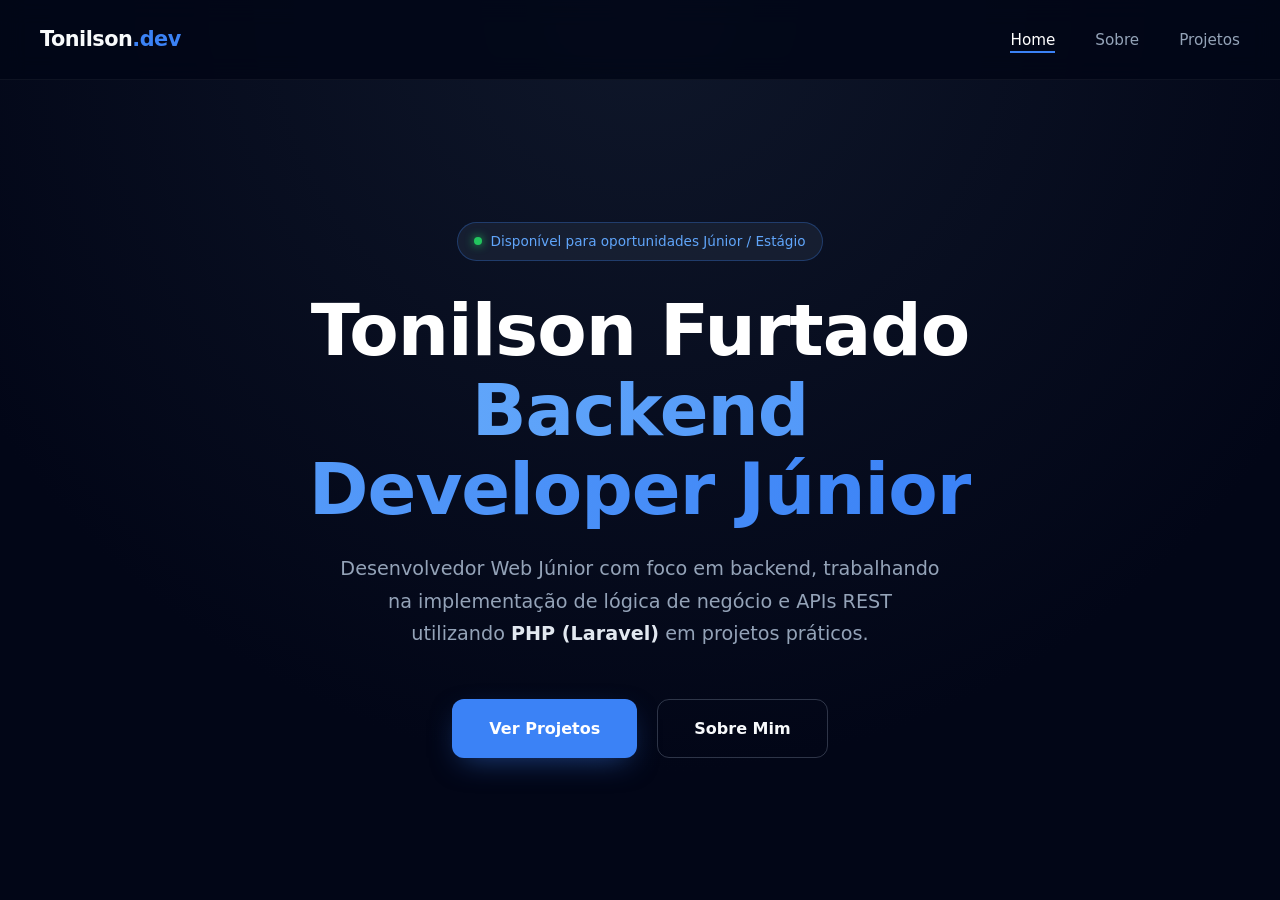
==== index.html @ 2f73ee65 "feat: primeiro commit - portfolio pessoal" ====
<!DOCTYPE html>
<html lang="pt-PT">
<head>
    <meta charset="UTF-8">
    <meta name="viewport" content="width=device-width, initial-scale=1.0">
    <title>Tonilson Furtado | Backend Developer Júnior</title>
    <meta name="description" content="Portfólio de Tonilson Furtado, Backend Developer Júnior com foco em PHP e Laravel.">
    <link rel="stylesheet" href="assets/css/style.css">
</head>
<body>

    <nav class="navbar">
        <div class="nav-logo">Tonilson<span>.dev</span></div>
        <ul class="nav-links">
            <li><a href="index.html" class="nav-link active">Home</a></li>
            <li><a href="sobre.html" class="nav-link">Sobre</a></li>
            <li><a href="projetos.html" class="nav-link">Projetos</a></li>
        </ul>
    </nav>

    <main class="home-wrapper">
        <section class="hero-container">
            
            <div class="hero-text">
                
                <div class="animate-up" style="transition-delay: 100ms;">
                    <div class="status-badge">
                        <span class="status-dot"></span>
                        Disponível para oportunidades Júnior / Estágio
                    </div>
                </div>

                <h1 class="hero-title animate-up" style="transition-delay: 200ms;">
                    Tonilson Furtado<br>
                    <span>Backend Developer Júnior</span>
                </h1>

                <p class="hero-subtitle animate-up" style="transition-delay: 300ms;">
                    Desenvolvedor Web Júnior com foco em backend,
                    trabalhando na implementação de lógica de negócio
                    e APIs REST utilizando <strong>PHP (Laravel)</strong>
                    em projetos práticos.
                </p>

                <div class="cta-group animate-up" style="transition-delay: 400ms;">
                    <a href="projetos.html" class="btn btn-primary">Ver Projetos</a>
                    <a href="sobre.html" class="btn btn-secondary">Sobre Mim</a>
                </div>

            </div>

        </section>
    </main>

    <script src="assets/js/main.js"></script>
</body>
</html>
---- assets/css/style.css ----
:root {
    --bg-solid: #020617;
    --primary: #3b82f6;
    --primary-glow: rgba(59, 130, 246, 0.5);
    --text-main: #f8fafc;
    --text-muted: #94a3b8;
    --font-main: 'Inter', system-ui, -apple-system, sans-serif;
    --nav-height: 80px;
}

* {
    margin: 0;
    padding: 0;
    box-sizing: border-box;
}

body {
    background-color: var(--bg-solid);
    color: var(--text-main);
    font-family: var(--font-main);
    line-height: 1.6;
    overflow-x: hidden;
}

a { text-decoration: none; color: inherit; }
ul { list-style: none; }


.navbar {
    position: fixed; 
    top: 0;
    left: 0;
    width: 100%;
    height: var(--nav-height);
    display: flex;
    justify-content: space-between;
    align-items: center;
    padding: 0 40px;
    z-index: 1000;
    
 
    background: rgba(2, 6, 23, 0.85); 
    backdrop-filter: blur(12px);      
    -webkit-backdrop-filter: blur(12px);
    border-bottom: 1px solid rgba(255, 255, 255, 0.05); 
}

.nav-logo {
    font-size: 1.3rem;
    font-weight: 800;
    color: var(--text-main);
    letter-spacing: -0.5px;
}

.nav-logo span { color: var(--primary); }

.nav-links {
    display: flex;
    gap: 40px;
}

.nav-link {
    color: var(--text-muted);
    font-weight: 500;
    font-size: 0.95rem;
    position: relative;
    transition: color 0.3s ease;
}


.nav-link::after {
    content: '';
    position: absolute;
    width: 0;
    height: 2px;
    bottom: -4px;
    left: 0;
    background-color: var(--primary);
    transition: width 0.3s ease;
}

.nav-link:hover {
    color: #fff;
}

.nav-link:hover::after,
.nav-link.active::after {
    width: 100%; 
}

.nav-link.active {
    color: #fff;
}


.home-wrapper {
    min-height: 100vh;
    display: flex;
    align-items: center;     
    justify-content: center; 
    padding-top: var(--nav-height); 
    background: radial-gradient(circle at top, #0f172a 0%, var(--bg-solid) 70%);
}

.hero-container {
    max-width: 800px; 
    width: 100%;
    padding: 0 20px;
    text-align: center;
}

.hero-text {
    display: flex;
    flex-direction: column;
    align-items: center;
}


.status-badge {
    display: inline-flex;
    align-items: center;
    gap: 8px;
    background: rgba(30, 41, 59, 0.6);
    border: 1px solid rgba(59, 130, 246, 0.3);
    color: #60a5fa;
    padding: 8px 16px;
    border-radius: 50px;
    font-size: 0.85rem;
    font-weight: 500;
    margin-bottom: 30px;
}

.status-dot {
    width: 8px;
    height: 8px;
    background-color: #22c55e;
    border-radius: 50%;
    box-shadow: 0 0 10px #22c55e;
    animation: pulse 2s infinite;
}


.hero-title {
    font-size: clamp(2.5rem, 6vw, 4.5rem); 
    line-height: 1.1;
    font-weight: 800;
    margin-bottom: 24px;
    color: #fff;
    letter-spacing: -1px;
}

.hero-title span {
    background: linear-gradient(to right, #60a5fa, #3b82f6, #60a5fa);
    background-size: 200% auto;
    -webkit-background-clip: text;
    -webkit-text-fill-color: transparent;
    animation: shine 5s linear infinite;
}

.hero-subtitle {
    font-size: 1.2rem;
    color: var(--text-muted);
    line-height: 1.7;
    margin-bottom: 48px;
    max-width: 600px; 
    margin-left: auto;
    margin-right: auto;
}

.hero-subtitle strong {
    color: #e2e8f0;
    font-weight: 600;
}


.cta-group {
    display: flex;
    gap: 20px;
    justify-content: center;
    flex-wrap: wrap;
}

.btn {
    display: inline-flex;
    align-items: center;
    justify-content: center;
    padding: 16px 36px;
    border-radius: 12px;
    font-weight: 600;
    text-decoration: none;
    transition: all 0.3s ease;
}

.btn-primary {
    background: var(--primary);
    color: white;
    box-shadow: 0 10px 30px -10px var(--primary-glow);
    border: 1px solid transparent;
}

.btn-primary:hover {
    transform: translateY(-3px);
    background: #2563eb;
    box-shadow: 0 20px 40px -10px var(--primary-glow);
}

.btn-secondary {
    background: transparent;
    border: 1px solid rgba(148, 163, 184, 0.3);
    color: var(--text-main);
}

.btn-secondary:hover {
    border-color: #fff;
    background: rgba(255, 255, 255, 0.05);
}


.animate-up {
    opacity: 0;
    transform: translateY(30px);
    transition: opacity 0.8s ease-out, transform 0.8s ease-out;
}

.animate-up.visible {
    opacity: 1;
    transform: translateY(0);
}


.about-wrapper {
    padding: 120px 20px 60px 20px;
    min-height: 100vh;
    background: var(--bg-solid);
}

.about-container {
    max-width: 1000px; 
    margin: 0 auto;
}


.about-intro {
    display: grid;
    grid-template-columns: 1.5fr 1fr; 
    gap: 60px;
    align-items: center;
    margin-bottom: 80px;
}

.text-content p {
    margin-bottom: 20px;
    color: var(--text-muted);
    font-size: 1.05rem;
    line-height: 1.8;
}

.text-content strong {
    color: #e2e8f0;
    font-weight: 600;
}


.about-image-wrapper {
    position: relative;
    display: flex;
    justify-content: center;
}

.about-img {
    width: 100%;
    max-width: 350px;
    height: 380px;
    object-fit: cover;
    object-position: top; 
    border-radius: 24px;
    border: 1px solid var(--border-subtle);
    box-shadow: 0 20px 40px -10px rgba(0,0,0,0.6);
    filter: grayscale(10%);
    transition: filter 0.3s, transform 0.3s;
}

.about-img:hover {
    filter: grayscale(0%);
    transform: translateY(-5px);
}


.skills-grid {
    display: grid;
    grid-template-columns: 1fr 1fr;
    gap: 30px;
    margin-bottom: 80px;
}

.skill-card {
    background: rgba(15, 23, 42, 0.6);
    border: 1px solid var(--border-subtle);
    padding: 30px;
    border-radius: 16px;
    transition: transform 0.3s ease;
}

.skill-card:hover {
    transform: translateY(-5px);
    border-color: rgba(59, 130, 246, 0.3);
}

.skill-card.main {
    background: linear-gradient(to bottom right, rgba(15, 23, 42, 0.8), rgba(59, 130, 246, 0.05));
    border-color: rgba(59, 130, 246, 0.2);
}

.skill-header {
    font-size: 1.2rem;
    font-weight: 700;
    color: #fff;
    margin-bottom: 15px;
    display: flex;
    align-items: center;
    gap: 10px;
}

.skill-desc {
    font-size: 0.9rem;
    color: var(--text-muted);
    margin-bottom: 20px;
    border-bottom: 1px solid rgba(255,255,255,0.05);
    padding-bottom: 15px;
}

.skill-tags {
    display: flex;
    flex-wrap: wrap;
    gap: 10px;
}

.tag {
    font-size: 0.85rem;
    padding: 6px 12px;
    border-radius: 6px;
    font-weight: 500;
}

.tag.primary {
    background: rgba(59, 130, 246, 0.15);
    color: #60a5fa;
    border: 1px solid rgba(59, 130, 246, 0.2);
}

.tag.secondary {
    background: rgba(148, 163, 184, 0.1);
    color: #cbd5e1;
    border: 1px solid rgba(148, 163, 184, 0.15);
}


.timeline-section {
    display: grid;
    grid-template-columns: 1fr 1fr;
    gap: 60px;
}

.section-subtitle {
    font-size: 1.5rem;
    color: #fff;
    margin-bottom: 30px;
    border-bottom: 2px solid var(--border-subtle);
    padding-bottom: 10px;
    display: inline-block;
}

.timeline-item {
    position: relative;
    padding-left: 20px;
    border-left: 2px solid var(--border-subtle);
    margin-bottom: 40px;
}

.timeline-item::before {
    content: '';
    position: absolute;
    left: -6px;
    top: 0;
    width: 10px;
    height: 10px;
    border-radius: 50%;
    background: var(--bg-solid);
    border: 2px solid var(--primary);
}

.tm-date {
    display: block;
    font-size: 0.85rem;
    color: var(--primary);
    font-weight: 600;
    margin-bottom: 5px;
    text-transform: uppercase;
    letter-spacing: 0.5px;
}

.tm-role {
    font-size: 1.1rem;
    font-weight: 700;
    color: #fff;
    margin-bottom: 5px;
}

.tm-place {
    font-size: 0.95rem;
    color: #cbd5e1;
    margin-bottom: 15px;
    font-style: italic;
}

.tm-list {
    padding-left: 15px;
}

.tm-list li {
    font-size: 0.95rem;
    color: var(--text-muted);
    margin-bottom: 8px;
    list-style-type: disc;
}


@media (max-width: 900px) {
    .about-intro {
        grid-template-columns: 1fr;
        text-align: center;
    }
    .about-image-wrapper {
        order: -1; 
        margin-bottom: 30px;
    }
    .about-img { max-width: 280px; height: 300px; }
    .skills-grid, .timeline-section { grid-template-columns: 1fr; gap: 40px; }
}


.languages-grid {
    display: grid;
    grid-template-columns: repeat(auto-fit, minmax(200px, 1fr));
    gap: 20px;
    margin-top: 20px;
}

.lang-card {
    background: rgba(15, 23, 42, 0.4);
    border: 1px solid var(--border-subtle);
    padding: 20px;
    border-radius: 12px;
    display: flex;
    align-items: center;
    gap: 15px;
}

.lang-icon {
    font-size: 1.5rem;
}

.lang-info h4 {
    font-size: 1rem;
    color: #fff;
    margin-bottom: 2px;
}

.lang-info span {
    font-size: 0.85rem;
    color: var(--text-muted);
}

.projects-intro {
    text-align: center;
    max-width: 700px;
    margin: 0 auto 60px auto;
}


.projects-list {
    display: flex;
    flex-direction: column;
    gap: 80px; 
}


.project-card {
    background: var(--bg-card);
    border: 1px solid var(--border-subtle);
    border-radius: 20px;
    overflow: hidden;
    position: relative;
    box-shadow: 0 0 0 1px rgba(255,255,255,0.05);
}


.project-header {
    padding: 30px 30px 20px 30px;
    border-bottom: 1px solid var(--border-subtle);
    display: flex;
    justify-content: space-between;
    align-items: flex-start;
    flex-wrap: wrap;
    gap: 20px;
}

.project-title h3 {
    font-size: 1.5rem;
    color: #fff;
    margin-bottom: 5px;
}

.project-context {
    font-size: 0.9rem;
    color: var(--text-muted);
    font-style: italic;
}


.project-body {
    display: grid;
    grid-template-columns: 1.2fr 0.8fr; 
}


.video-wrapper {
    position: relative;
    padding-bottom: 56.25%; 
    height: 0;
    background: #000;
    border-right: 1px solid var(--border-subtle);
}

.video-wrapper iframe {
    position: absolute;
    top: 0;
    left: 0;
    width: 100%;
    height: 100%;
}


.project-details {
    padding: 30px;
    display: flex;
    flex-direction: column;
    justify-content: center;
}

.detail-block {
    margin-bottom: 25px;
}

.detail-title {
    font-size: 0.85rem;
    text-transform: uppercase;
    color: var(--primary);
    font-weight: 700;
    margin-bottom: 10px;
    letter-spacing: 0.5px;
}

.detail-list {
    list-style: none;
    padding: 0;
}

.detail-list li {
    font-size: 0.95rem;
    color: var(--text-muted);
    margin-bottom: 8px;
    padding-left: 15px;
    position: relative;
}

.detail-list li::before {
    content: '▹';
    color: var(--primary);
    position: absolute;
    left: 0;
}


.nda-badge {
    margin-top: auto; 
    background: rgba(245, 158, 11, 0.1); 
    border: 1px solid rgba(245, 158, 11, 0.3);
    color: #fbbf24;
    padding: 12px;
    border-radius: 8px;
    font-size: 0.85rem;
    display: flex;
    align-items: center;
    gap: 10px;
}


@media (max-width: 900px) {
    .project-body {
        grid-template-columns: 1fr; 
    }
    .video-wrapper {
        border-right: none;
        border-bottom: 1px solid var(--border-subtle);
    }
    .project-header {
        flex-direction: column;
        gap: 10px;
    }
}

@keyframes pulse {
    0% { box-shadow: 0 0 0 0 rgba(34, 197, 94, 0.4); }
    70% { box-shadow: 0 0 0 10px rgba(34, 197, 94, 0); }
    100% { box-shadow: 0 0 0 0 rgba(34, 197, 94, 0); }
}

@keyframes shine {
    to { background-position: 200% center; }
}


@media (max-width: 768px) {
    .navbar { padding: 0 20px; }
    .nav-links { gap: 20px; font-size: 0.85rem; }
    .hero-title { font-size: 2.5rem; }
}
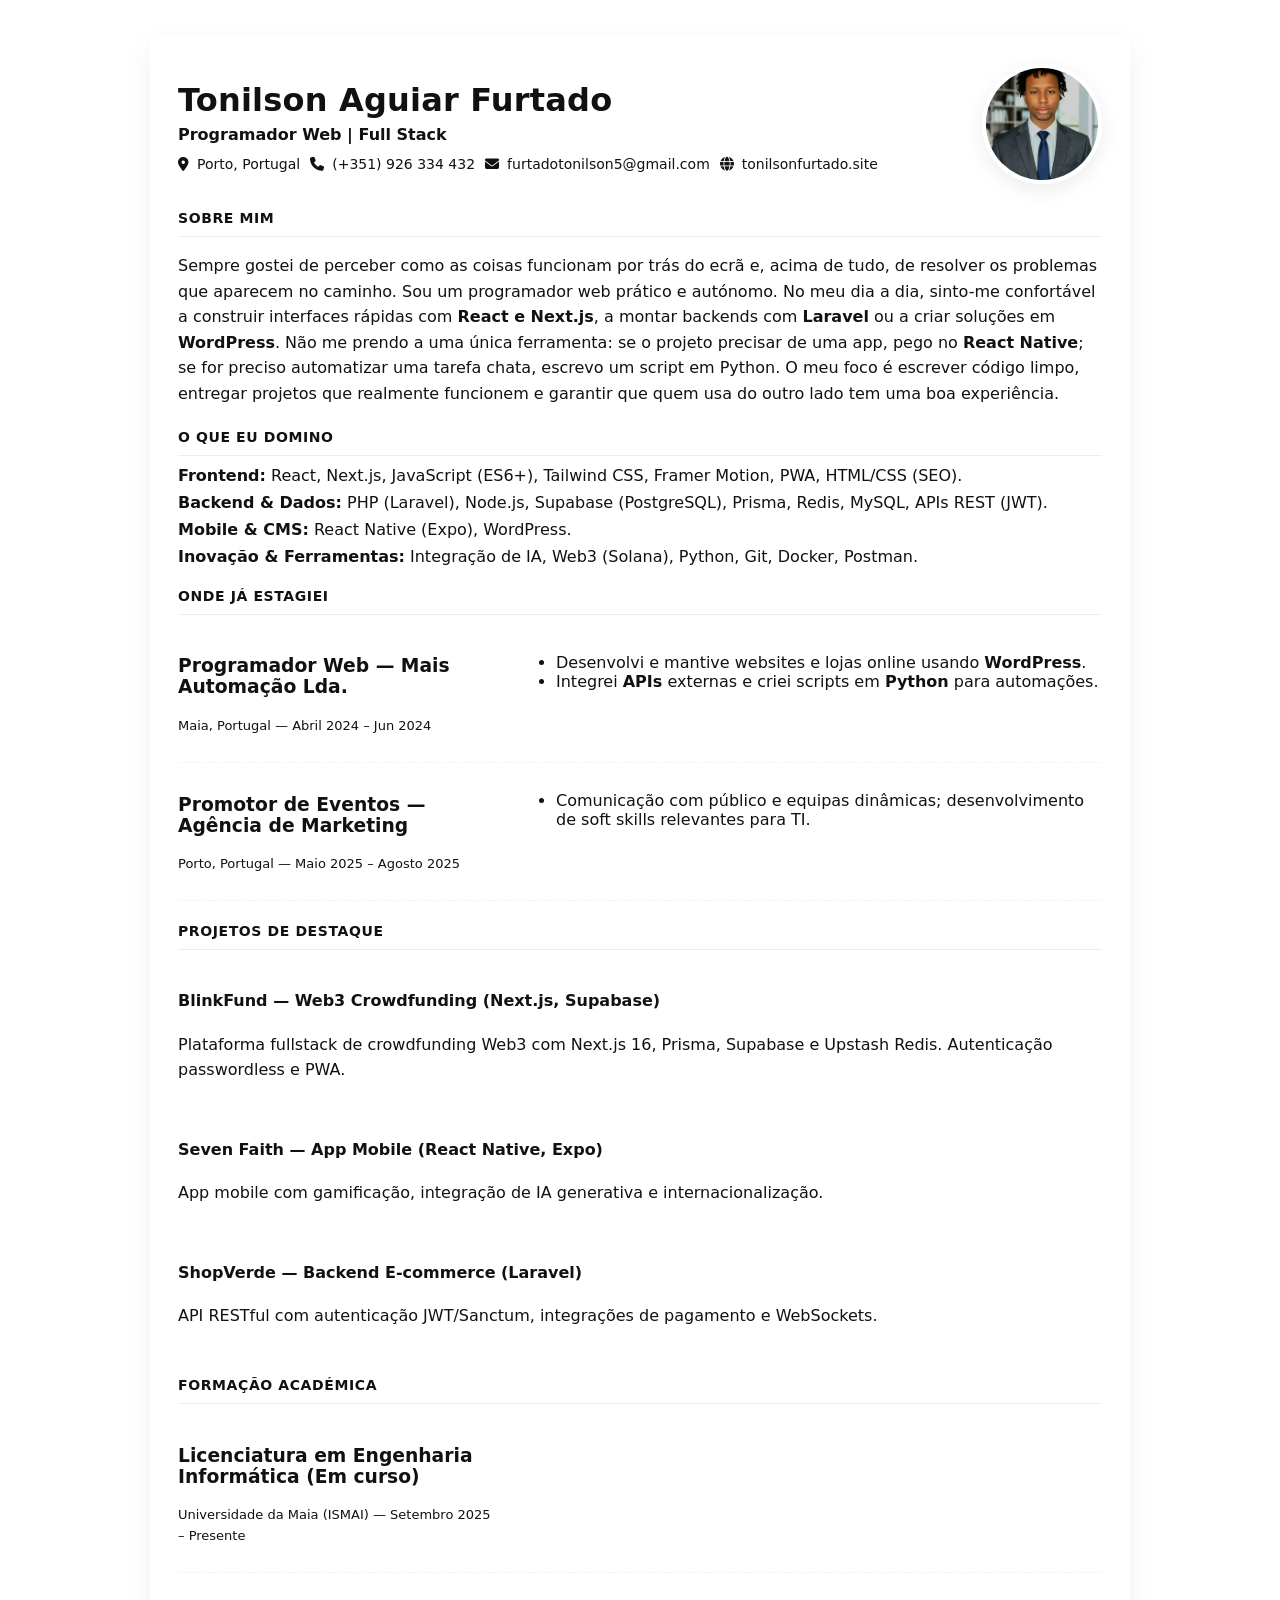
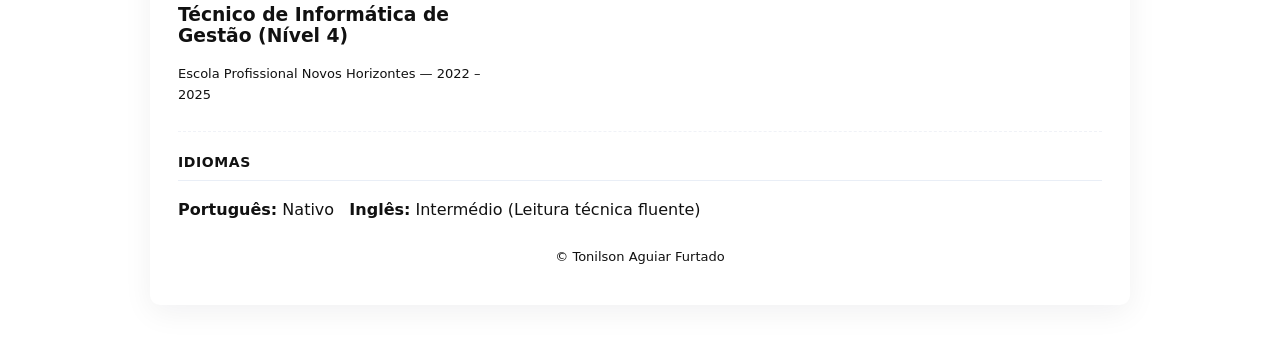
==== commit aff8683b: "feat: layout inspirado em template LaTeX" ====
--- a/index.html
+++ b/index.html
@@ -1,57 +1,119 @@
 <!DOCTYPE html>
-<html lang="pt-PT">
+<html lang="pt">
 <head>
     <meta charset="UTF-8">
+    <meta http-equiv="X-UA-Compatible" content="IE=edge">
     <meta name="viewport" content="width=device-width, initial-scale=1.0">
-    <title>Tonilson Furtado | Backend Developer Júnior</title>
-    <meta name="description" content="Portfólio de Tonilson Furtado, Backend Developer Júnior com foco em PHP e Laravel.">
+    <title>Tonilson Aguiar Furtado — Portfólio</title>
+    <link href="https://cdnjs.cloudflare.com/ajax/libs/font-awesome/6.4.0/css/all.min.css" rel="stylesheet">
     <link rel="stylesheet" href="assets/css/style.css">
+    <script src="assets/js/main.js" defer></script>
+    <meta name="description" content="Portfólio de Tonilson Aguiar Furtado — Programador Web | Full Stack">
 </head>
 <body>
+    <div class="container">
+        <header class="header">
+            <div class="header-left">
+                <h1 class="name">Tonilson Aguiar Furtado</h1>
+                <p class="role">Programador Web | Full Stack</p>
+                <div class="contact">
+                    <span class="contact-item"><i class="fas fa-map-marker-alt"></i> Porto, Portugal</span>
+                    <span class="contact-item"><i class="fas fa-phone"></i> (+351) 926 334 432</span>
+                    <span class="contact-item"><i class="fas fa-envelope"></i> <a href="mailto:furtadotonilson5@gmail.com">furtadotonilson5@gmail.com</a></span>
+                    <span class="contact-item"><i class="fas fa-globe"></i> <a href="https://tonilsonfurtado.site" target="_blank" rel="noopener">tonilsonfurtado.site</a></span>
+                </div>
+            </div>
+            <div class="header-right">
+                <img src="assets/img/perfil.jpg" alt="Foto de Tonilson" class="profile-img">
+            </div>
+        </header>
 
-    <nav class="navbar">
-        <div class="nav-logo">Tonilson<span>.dev</span></div>
-        <ul class="nav-links">
-            <li><a href="index.html" class="nav-link active">Home</a></li>
-            <li><a href="sobre.html" class="nav-link">Sobre</a></li>
-            <li><a href="projetos.html" class="nav-link">Projetos</a></li>
-        </ul>
-    </nav>
+        <section class="section about">
+            <h2>Sobre Mim</h2>
+            <p>Sempre gostei de perceber como as coisas funcionam por trás do ecrã e, acima de tudo, de resolver os problemas que aparecem no caminho. Sou um programador web prático e autónomo. No meu dia a dia, sinto-me confortável a construir interfaces rápidas com <strong>React e Next.js</strong>, a montar backends com <strong>Laravel</strong> ou a criar soluções em <strong>WordPress</strong>. Não me prendo a uma única ferramenta: se o projeto precisar de uma app, pego no <strong>React Native</strong>; se for preciso automatizar uma tarefa chata, escrevo um script em Python. O meu foco é escrever código limpo, entregar projetos que realmente funcionem e garantir que quem usa do outro lado tem uma boa experiência.</p>
+        </section>
 
-    <main class="home-wrapper">
-        <section class="hero-container">
-            
-            <div class="hero-text">
-                
-                <div class="animate-up" style="transition-delay: 100ms;">
-                    <div class="status-badge">
-                        <span class="status-dot"></span>
-                        Disponível para oportunidades Júnior / Estágio
-                    </div>
+        <section class="section skills">
+            <h2>O que eu domino</h2>
+            <ul class="skills-list">
+                <li><strong>Frontend:</strong> React, Next.js, JavaScript (ES6+), Tailwind CSS, Framer Motion, PWA, HTML/CSS (SEO).</li>
+                <li><strong>Backend & Dados:</strong> PHP (Laravel), Node.js, Supabase (PostgreSQL), Prisma, Redis, MySQL, APIs REST (JWT).</li>
+                <li><strong>Mobile & CMS:</strong> React Native (Expo), WordPress.</li>
+                <li><strong>Inovação & Ferramentas:</strong> Integração de IA, Web3 (Solana), Python, Git, Docker, Postman.</li>
+            </ul>
+        </section>
+
+        <section class="section experience">
+            <h2>Onde já estagiei</h2>
+            <div class="entry">
+                <div class="entry-left">
+                    <h3>Programador Web — Mais Automação Lda.</h3>
+                    <p class="muted">Maia, Portugal — Abril 2024 – Jun 2024</p>
                 </div>
-
-                <h1 class="hero-title animate-up" style="transition-delay: 200ms;">
-                    Tonilson Furtado<br>
-                    <span>Backend Developer Júnior</span>
-                </h1>
-
-                <p class="hero-subtitle animate-up" style="transition-delay: 300ms;">
-                    Desenvolvedor Web Júnior com foco em backend,
-                    trabalhando na implementação de lógica de negócio
-                    e APIs REST utilizando <strong>PHP (Laravel)</strong>
-                    em projetos práticos.
-                </p>
-
-                <div class="cta-group animate-up" style="transition-delay: 400ms;">
-                    <a href="projetos.html" class="btn btn-primary">Ver Projetos</a>
-                    <a href="sobre.html" class="btn btn-secondary">Sobre Mim</a>
+                <div class="entry-right">
+                    <ul>
+                        <li>Desenvolvi e mantive websites e lojas online usando <strong>WordPress</strong>.</li>
+                        <li>Integrei <strong>APIs</strong> externas e criei scripts em <strong>Python</strong> para automações.</li>
+                    </ul>
                 </div>
-
             </div>
 
+            <div class="entry">
+                <div class="entry-left">
+                    <h3>Promotor de Eventos — Agência de Marketing</h3>
+                    <p class="muted">Porto, Portugal — Maio 2025 – Agosto 2025</p>
+                </div>
+                <div class="entry-right">
+                    <ul>
+                        <li>Comunicação com público e equipas dinâmicas; desenvolvimento de soft skills relevantes para TI.</li>
+                    </ul>
+                </div>
+            </div>
         </section>
-    </main>
 
-    <script src="assets/js/main.js"></script>
+        <section class="section projects">
+            <h2>Projetos de Destaque</h2>
+            <article class="project">
+                <h4>BlinkFund — Web3 Crowdfunding (Next.js, Supabase)</h4>
+                <p>Plataforma fullstack de crowdfunding Web3 com Next.js 16, Prisma, Supabase e Upstash Redis. Autenticação passwordless e PWA.</p>
+            </article>
+
+            <article class="project">
+                <h4>Seven Faith — App Mobile (React Native, Expo)</h4>
+                <p>App mobile com gamificação, integração de IA generativa e internacionalização.</p>
+            </article>
+
+            <article class="project">
+                <h4>ShopVerde — Backend E-commerce (Laravel)</h4>
+                <p>API RESTful com autenticação JWT/Sanctum, integrações de pagamento e WebSockets.</p>
+            </article>
+        </section>
+
+        <section class="section education">
+            <h2>Formação Académica</h2>
+            <div class="entry">
+                <div class="entry-left">
+                    <h3>Licenciatura em Engenharia Informática (Em curso)</h3>
+                    <p class="muted">Universidade da Maia (ISMAI) — Setembro 2025 – Presente</p>
+                </div>
+            </div>
+
+            <div class="entry">
+                <div class="entry-left">
+                    <h3>Técnico de Informática de Gestão (Nível 4)</h3>
+                    <p class="muted">Escola Profissional Novos Horizontes — 2022 – 2025</p>
+                </div>
+            </div>
+        </section>
+
+        <section class="section languages">
+            <h2>Idiomas</h2>
+            <p><strong>Português:</strong> Nativo&nbsp;&nbsp; <strong>Inglês:</strong> Intermédio (Leitura técnica fluente)</p>
+        </section>
+
+        <footer class="footer">
+            <p>© Tonilson Aguiar Furtado</p>
+        </footer>
+    </div>
 </body>
 </html>
--- a/assets/css/style.css
+++ b/assets/css/style.css
@@ -1,56 +1,54 @@
 
 :root {
     --bg-solid: #020617;
-    --primary: #3b82f6;
-    --primary-glow: rgba(59, 130, 246, 0.5);
-    --text-main: #f8fafc;
-    --text-muted: #94a3b8;
-    --font-main: 'Inter', system-ui, -apple-system, sans-serif;
-    --nav-height: 80px;
-}
-
-* {
-    margin: 0;
-    padding: 0;
-    box-sizing: border-box;
-}
-
-body {
-    background-color: var(--bg-solid);
-    color: var(--text-main);
-    font-family: var(--font-main);
-    line-height: 1.6;
-    overflow-x: hidden;
-}
-
-a { text-decoration: none; color: inherit; }
-ul { list-style: none; }
-
-
-.navbar {
-    position: fixed; 
-    top: 0;
-    left: 0;
-    width: 100%;
-    height: var(--nav-height);
-    display: flex;
-    justify-content: space-between;
-    align-items: center;
-    padding: 0 40px;
-    z-index: 1000;
-    
- 
-    background: rgba(2, 6, 23, 0.85); 
-    backdrop-filter: blur(12px);      
-    -webkit-backdrop-filter: blur(12px);
-    border-bottom: 1px solid rgba(255, 255, 255, 0.05); 
-}
-
-.nav-logo {
-    font-size: 1.3rem;
-    font-weight: 800;
-    color: var(--text-main);
-    letter-spacing: -0.5px;
+    :root{
+      --darkblue: #002d5a;
+      --darkgray: #323232;
+      --bg: #fbfcfe;
+      --muted: #6b6b6b;
+    }
+
+    *{box-sizing:border-box}
+    body{
+      font-family: system-ui, -apple-system, 'Segoe UI', Roboto, 'Helvetica Neue', Arial;
+      margin:0; padding:0; background:var(--bg); color:#111; -webkit-font-smoothing:antialiased;
+    }
+
+    .container{ max-width:980px; margin:36px auto; padding:28px; background:#fff; border-radius:10px; box-shadow:0 8px 30px rgba(16,24,40,0.06)}
+
+    .header{ display:flex; gap:20px; align-items:center; justify-content:space-between; }
+    .header-left{ flex:1 }
+    .name{ font-size:32px; margin:0; color:var(--darkblue); letter-spacing:0.2px }
+    .role{ margin:6px 0 12px 0; font-size:16px; font-weight:600 }
+
+    .contact{ display:flex; flex-wrap:wrap; gap:10px; color:var(--darkgray); font-size:14px }
+    .contact-item{ display:inline-flex; gap:8px; align-items:center }
+    .contact a{ color:var(--darkblue); text-decoration:none }
+
+    .profile-img{ width:120px; height:120px; object-fit:cover; border-radius:50%; border:4px solid #fff; box-shadow:0 6px 20px rgba(2,6,23,0.08) }
+
+    .section{ margin-top:22px }
+    .section h2{ color:var(--darkblue); text-transform:uppercase; letter-spacing:0.6px; font-size:14px; margin:0 0 10px 0; border-bottom:1px solid #e9eef6; padding-bottom:10px }
+    .section p{ color:var(--muted); line-height:1.6 }
+
+    .skills-list{ list-style:none; padding:0; margin:8px 0 0 0 }
+    .skills-list li{ margin:8px 0 }
+
+    .entry{ display:flex; gap:18px; padding:12px 0; border-bottom:1px dashed #f0f2f7 }
+    .entry-left{ flex:0 0 320px }
+    .entry-right{ flex:1 }
+    .muted{ color:var(--muted); font-size:13px }
+
+    .project{ padding:10px 0 }
+
+    .footer{ text-align:center; margin-top:26px; color:var(--muted); font-size:13px }
+
+    @media (max-width:720px){
+      .header{ flex-direction:column; align-items:flex-start }
+      .profile-img{ width:100px; height:100px }
+      .entry{ flex-direction:column }
+      .entry-left{ flex-basis:auto }
+    }
 }
 
 .nav-logo span { color: var(--primary); }
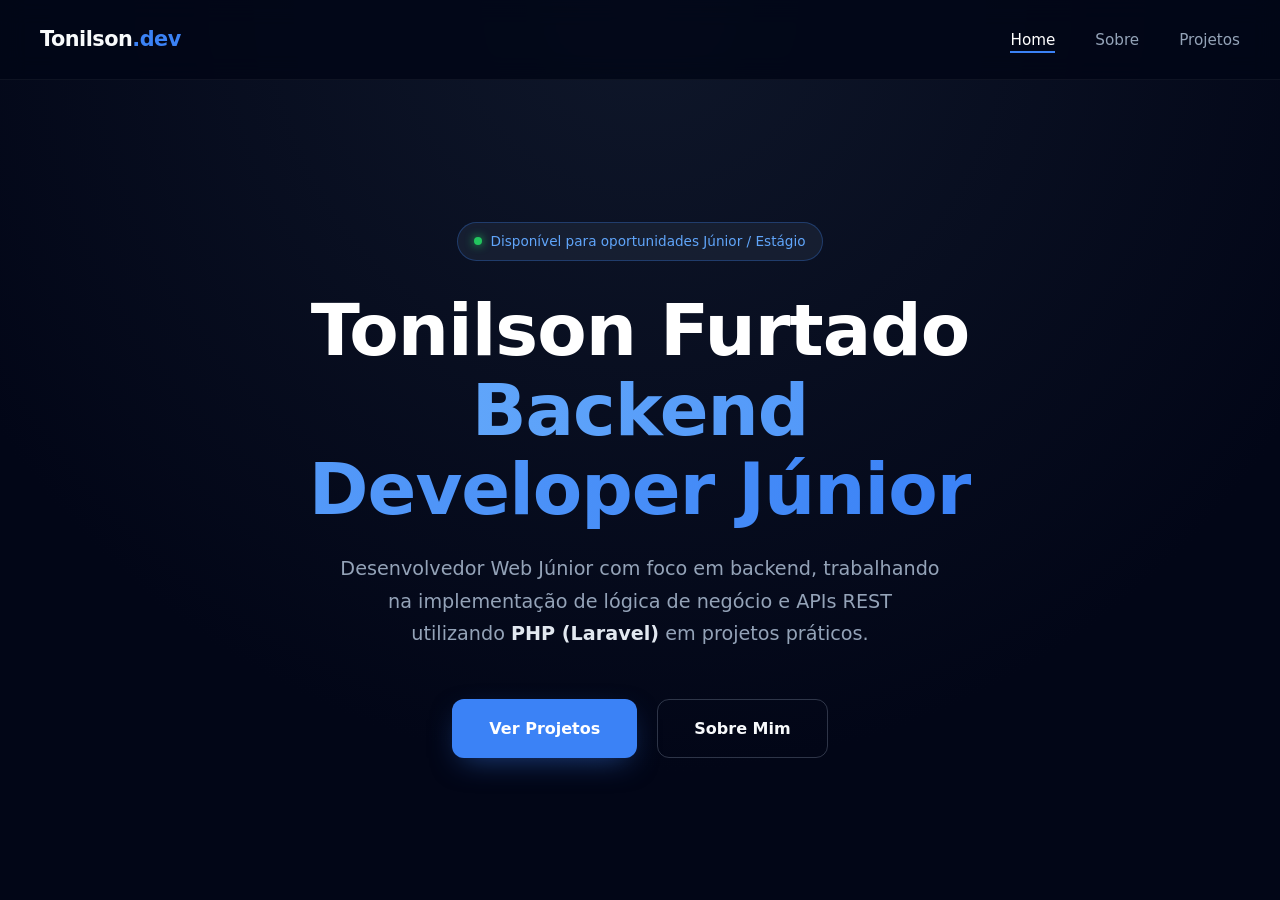
==== commit 379d7579: "revert: restaurar index.html e assets/css/style.css para estado anterior" ====
--- a/index.html
+++ b/index.html
@@ -1,119 +1,57 @@
 <!DOCTYPE html>
-<html lang="pt">
+<html lang="pt-PT">
 <head>
     <meta charset="UTF-8">
-    <meta http-equiv="X-UA-Compatible" content="IE=edge">
     <meta name="viewport" content="width=device-width, initial-scale=1.0">
-    <title>Tonilson Aguiar Furtado — Portfólio</title>
-    <link href="https://cdnjs.cloudflare.com/ajax/libs/font-awesome/6.4.0/css/all.min.css" rel="stylesheet">
+    <title>Tonilson Furtado | Backend Developer Júnior</title>
+    <meta name="description" content="Portfólio de Tonilson Furtado, Backend Developer Júnior com foco em PHP e Laravel.">
     <link rel="stylesheet" href="assets/css/style.css">
-    <script src="assets/js/main.js" defer></script>
-    <meta name="description" content="Portfólio de Tonilson Aguiar Furtado — Programador Web | Full Stack">
 </head>
 <body>
-    <div class="container">
-        <header class="header">
-            <div class="header-left">
-                <h1 class="name">Tonilson Aguiar Furtado</h1>
-                <p class="role">Programador Web | Full Stack</p>
-                <div class="contact">
-                    <span class="contact-item"><i class="fas fa-map-marker-alt"></i> Porto, Portugal</span>
-                    <span class="contact-item"><i class="fas fa-phone"></i> (+351) 926 334 432</span>
-                    <span class="contact-item"><i class="fas fa-envelope"></i> <a href="mailto:furtadotonilson5@gmail.com">furtadotonilson5@gmail.com</a></span>
-                    <span class="contact-item"><i class="fas fa-globe"></i> <a href="https://tonilsonfurtado.site" target="_blank" rel="noopener">tonilsonfurtado.site</a></span>
+
+    <nav class="navbar">
+        <div class="nav-logo">Tonilson<span>.dev</span></div>
+        <ul class="nav-links">
+            <li><a href="index.html" class="nav-link active">Home</a></li>
+            <li><a href="sobre.html" class="nav-link">Sobre</a></li>
+            <li><a href="projetos.html" class="nav-link">Projetos</a></li>
+        </ul>
+    </nav>
+
+    <main class="home-wrapper">
+        <section class="hero-container">
+            
+            <div class="hero-text">
+                
+                <div class="animate-up" style="transition-delay: 100ms;">
+                    <div class="status-badge">
+                        <span class="status-dot"></span>
+                        Disponível para oportunidades Júnior / Estágio
+                    </div>
                 </div>
-            </div>
-            <div class="header-right">
-                <img src="assets/img/perfil.jpg" alt="Foto de Tonilson" class="profile-img">
-            </div>
-        </header>
 
-        <section class="section about">
-            <h2>Sobre Mim</h2>
-            <p>Sempre gostei de perceber como as coisas funcionam por trás do ecrã e, acima de tudo, de resolver os problemas que aparecem no caminho. Sou um programador web prático e autónomo. No meu dia a dia, sinto-me confortável a construir interfaces rápidas com <strong>React e Next.js</strong>, a montar backends com <strong>Laravel</strong> ou a criar soluções em <strong>WordPress</strong>. Não me prendo a uma única ferramenta: se o projeto precisar de uma app, pego no <strong>React Native</strong>; se for preciso automatizar uma tarefa chata, escrevo um script em Python. O meu foco é escrever código limpo, entregar projetos que realmente funcionem e garantir que quem usa do outro lado tem uma boa experiência.</p>
-        </section>
+                <h1 class="hero-title animate-up" style="transition-delay: 200ms;">
+                    Tonilson Furtado<br>
+                    <span>Backend Developer Júnior</span>
+                </h1>
 
-        <section class="section skills">
-            <h2>O que eu domino</h2>
-            <ul class="skills-list">
-                <li><strong>Frontend:</strong> React, Next.js, JavaScript (ES6+), Tailwind CSS, Framer Motion, PWA, HTML/CSS (SEO).</li>
-                <li><strong>Backend & Dados:</strong> PHP (Laravel), Node.js, Supabase (PostgreSQL), Prisma, Redis, MySQL, APIs REST (JWT).</li>
-                <li><strong>Mobile & CMS:</strong> React Native (Expo), WordPress.</li>
-                <li><strong>Inovação & Ferramentas:</strong> Integração de IA, Web3 (Solana), Python, Git, Docker, Postman.</li>
-            </ul>
-        </section>
+                <p class="hero-subtitle animate-up" style="transition-delay: 300ms;">
+                    Desenvolvedor Web Júnior com foco em backend,
+                    trabalhando na implementação de lógica de negócio
+                    e APIs REST utilizando <strong>PHP (Laravel)</strong>
+                    em projetos práticos.
+                </p>
 
-        <section class="section experience">
-            <h2>Onde já estagiei</h2>
-            <div class="entry">
-                <div class="entry-left">
-                    <h3>Programador Web — Mais Automação Lda.</h3>
-                    <p class="muted">Maia, Portugal — Abril 2024 – Jun 2024</p>
+                <div class="cta-group animate-up" style="transition-delay: 400ms;">
+                    <a href="projetos.html" class="btn btn-primary">Ver Projetos</a>
+                    <a href="sobre.html" class="btn btn-secondary">Sobre Mim</a>
                 </div>
-                <div class="entry-right">
-                    <ul>
-                        <li>Desenvolvi e mantive websites e lojas online usando <strong>WordPress</strong>.</li>
-                        <li>Integrei <strong>APIs</strong> externas e criei scripts em <strong>Python</strong> para automações.</li>
-                    </ul>
-                </div>
+
             </div>
 
-            <div class="entry">
-                <div class="entry-left">
-                    <h3>Promotor de Eventos — Agência de Marketing</h3>
-                    <p class="muted">Porto, Portugal — Maio 2025 – Agosto 2025</p>
-                </div>
-                <div class="entry-right">
-                    <ul>
-                        <li>Comunicação com público e equipas dinâmicas; desenvolvimento de soft skills relevantes para TI.</li>
-                    </ul>
-                </div>
-            </div>
         </section>
+    </main>
 
-        <section class="section projects">
-            <h2>Projetos de Destaque</h2>
-            <article class="project">
-                <h4>BlinkFund — Web3 Crowdfunding (Next.js, Supabase)</h4>
-                <p>Plataforma fullstack de crowdfunding Web3 com Next.js 16, Prisma, Supabase e Upstash Redis. Autenticação passwordless e PWA.</p>
-            </article>
-
-            <article class="project">
-                <h4>Seven Faith — App Mobile (React Native, Expo)</h4>
-                <p>App mobile com gamificação, integração de IA generativa e internacionalização.</p>
-            </article>
-
-            <article class="project">
-                <h4>ShopVerde — Backend E-commerce (Laravel)</h4>
-                <p>API RESTful com autenticação JWT/Sanctum, integrações de pagamento e WebSockets.</p>
-            </article>
-        </section>
-
-        <section class="section education">
-            <h2>Formação Académica</h2>
-            <div class="entry">
-                <div class="entry-left">
-                    <h3>Licenciatura em Engenharia Informática (Em curso)</h3>
-                    <p class="muted">Universidade da Maia (ISMAI) — Setembro 2025 – Presente</p>
-                </div>
-            </div>
-
-            <div class="entry">
-                <div class="entry-left">
-                    <h3>Técnico de Informática de Gestão (Nível 4)</h3>
-                    <p class="muted">Escola Profissional Novos Horizontes — 2022 – 2025</p>
-                </div>
-            </div>
-        </section>
-
-        <section class="section languages">
-            <h2>Idiomas</h2>
-            <p><strong>Português:</strong> Nativo&nbsp;&nbsp; <strong>Inglês:</strong> Intermédio (Leitura técnica fluente)</p>
-        </section>
-
-        <footer class="footer">
-            <p>© Tonilson Aguiar Furtado</p>
-        </footer>
-    </div>
+    <script src="assets/js/main.js"></script>
 </body>
 </html>
--- a/assets/css/style.css
+++ b/assets/css/style.css
@@ -1,54 +1,56 @@
 
 :root {
     --bg-solid: #020617;
-    :root{
-      --darkblue: #002d5a;
-      --darkgray: #323232;
-      --bg: #fbfcfe;
-      --muted: #6b6b6b;
-    }
-
-    *{box-sizing:border-box}
-    body{
-      font-family: system-ui, -apple-system, 'Segoe UI', Roboto, 'Helvetica Neue', Arial;
-      margin:0; padding:0; background:var(--bg); color:#111; -webkit-font-smoothing:antialiased;
-    }
-
-    .container{ max-width:980px; margin:36px auto; padding:28px; background:#fff; border-radius:10px; box-shadow:0 8px 30px rgba(16,24,40,0.06)}
-
-    .header{ display:flex; gap:20px; align-items:center; justify-content:space-between; }
-    .header-left{ flex:1 }
-    .name{ font-size:32px; margin:0; color:var(--darkblue); letter-spacing:0.2px }
-    .role{ margin:6px 0 12px 0; font-size:16px; font-weight:600 }
-
-    .contact{ display:flex; flex-wrap:wrap; gap:10px; color:var(--darkgray); font-size:14px }
-    .contact-item{ display:inline-flex; gap:8px; align-items:center }
-    .contact a{ color:var(--darkblue); text-decoration:none }
-
-    .profile-img{ width:120px; height:120px; object-fit:cover; border-radius:50%; border:4px solid #fff; box-shadow:0 6px 20px rgba(2,6,23,0.08) }
-
-    .section{ margin-top:22px }
-    .section h2{ color:var(--darkblue); text-transform:uppercase; letter-spacing:0.6px; font-size:14px; margin:0 0 10px 0; border-bottom:1px solid #e9eef6; padding-bottom:10px }
-    .section p{ color:var(--muted); line-height:1.6 }
-
-    .skills-list{ list-style:none; padding:0; margin:8px 0 0 0 }
-    .skills-list li{ margin:8px 0 }
-
-    .entry{ display:flex; gap:18px; padding:12px 0; border-bottom:1px dashed #f0f2f7 }
-    .entry-left{ flex:0 0 320px }
-    .entry-right{ flex:1 }
-    .muted{ color:var(--muted); font-size:13px }
-
-    .project{ padding:10px 0 }
-
-    .footer{ text-align:center; margin-top:26px; color:var(--muted); font-size:13px }
-
-    @media (max-width:720px){
-      .header{ flex-direction:column; align-items:flex-start }
-      .profile-img{ width:100px; height:100px }
-      .entry{ flex-direction:column }
-      .entry-left{ flex-basis:auto }
-    }
+    --primary: #3b82f6;
+    --primary-glow: rgba(59, 130, 246, 0.5);
+    --text-main: #f8fafc;
+    --text-muted: #94a3b8;
+    --font-main: 'Inter', system-ui, -apple-system, sans-serif;
+    --nav-height: 80px;
+}
+
+* {
+    margin: 0;
+    padding: 0;
+    box-sizing: border-box;
+}
+
+body {
+    background-color: var(--bg-solid);
+    color: var(--text-main);
+    font-family: var(--font-main);
+    line-height: 1.6;
+    overflow-x: hidden;
+}
+
+a { text-decoration: none; color: inherit; }
+ul { list-style: none; }
+
+
+.navbar {
+    position: fixed; 
+    top: 0;
+    left: 0;
+    width: 100%;
+    height: var(--nav-height);
+    display: flex;
+    justify-content: space-between;
+    align-items: center;
+    padding: 0 40px;
+    z-index: 1000;
+    
+ 
+    background: rgba(2, 6, 23, 0.85); 
+    backdrop-filter: blur(12px);      
+    -webkit-backdrop-filter: blur(12px);
+    border-bottom: 1px solid rgba(255, 255, 255, 0.05); 
+}
+
+.nav-logo {
+    font-size: 1.3rem;
+    font-weight: 800;
+    color: var(--text-main);
+    letter-spacing: -0.5px;
 }
 
 .nav-logo span { color: var(--primary); }
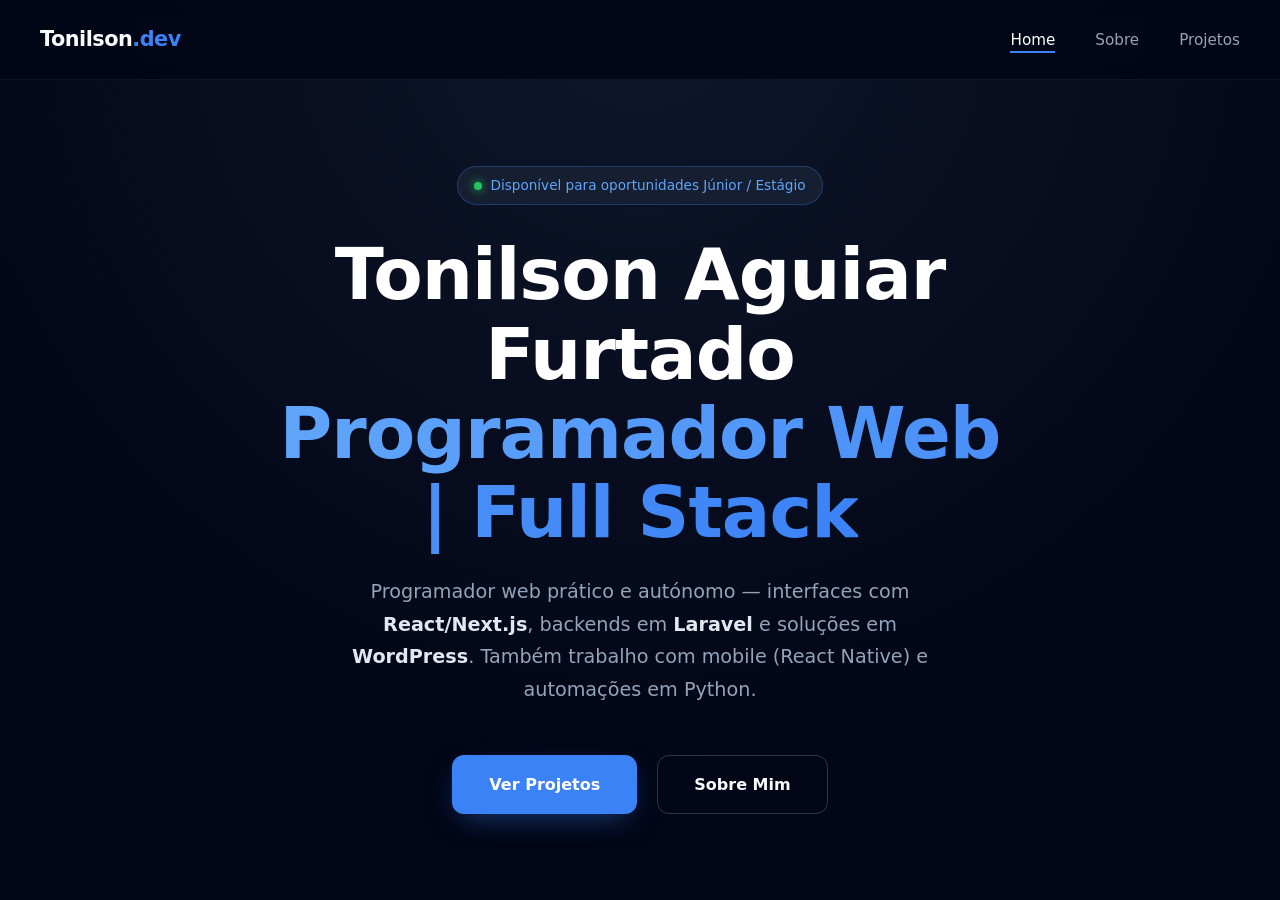
==== commit 6ac4d530: "feat: atualizar conteúdo do site com informações completas do CV (nome, skills, experiência e projet" ====
--- a/index.html
+++ b/index.html
@@ -3,8 +3,8 @@
 <head>
     <meta charset="UTF-8">
     <meta name="viewport" content="width=device-width, initial-scale=1.0">
-    <title>Tonilson Furtado | Backend Developer Júnior</title>
-    <meta name="description" content="Portfólio de Tonilson Furtado, Backend Developer Júnior com foco em PHP e Laravel.">
+    <title>Tonilson Aguiar Furtado | Programador Web | Full Stack</title>
+    <meta name="description" content="Portfólio de Tonilson Aguiar Furtado — Programador Web | Full Stack (React, Next.js, Laravel, WordPress)">
     <link rel="stylesheet" href="assets/css/style.css">
 </head>
 <body>
@@ -31,15 +31,14 @@
                 </div>
 
                 <h1 class="hero-title animate-up" style="transition-delay: 200ms;">
-                    Tonilson Furtado<br>
-                    <span>Backend Developer Júnior</span>
+                    Tonilson Aguiar Furtado<br>
+                    <span>Programador Web | Full Stack</span>
                 </h1>
 
                 <p class="hero-subtitle animate-up" style="transition-delay: 300ms;">
-                    Desenvolvedor Web Júnior com foco em backend,
-                    trabalhando na implementação de lógica de negócio
-                    e APIs REST utilizando <strong>PHP (Laravel)</strong>
-                    em projetos práticos.
+                    Programador web prático e autónomo — interfaces com <strong>React/Next.js</strong>,
+                    backends em <strong>Laravel</strong> e soluções em <strong>WordPress</strong>.
+                    Também trabalho com mobile (React Native) e automações em Python.
                 </p>
 
                 <div class="cta-group animate-up" style="transition-delay: 400ms;">
